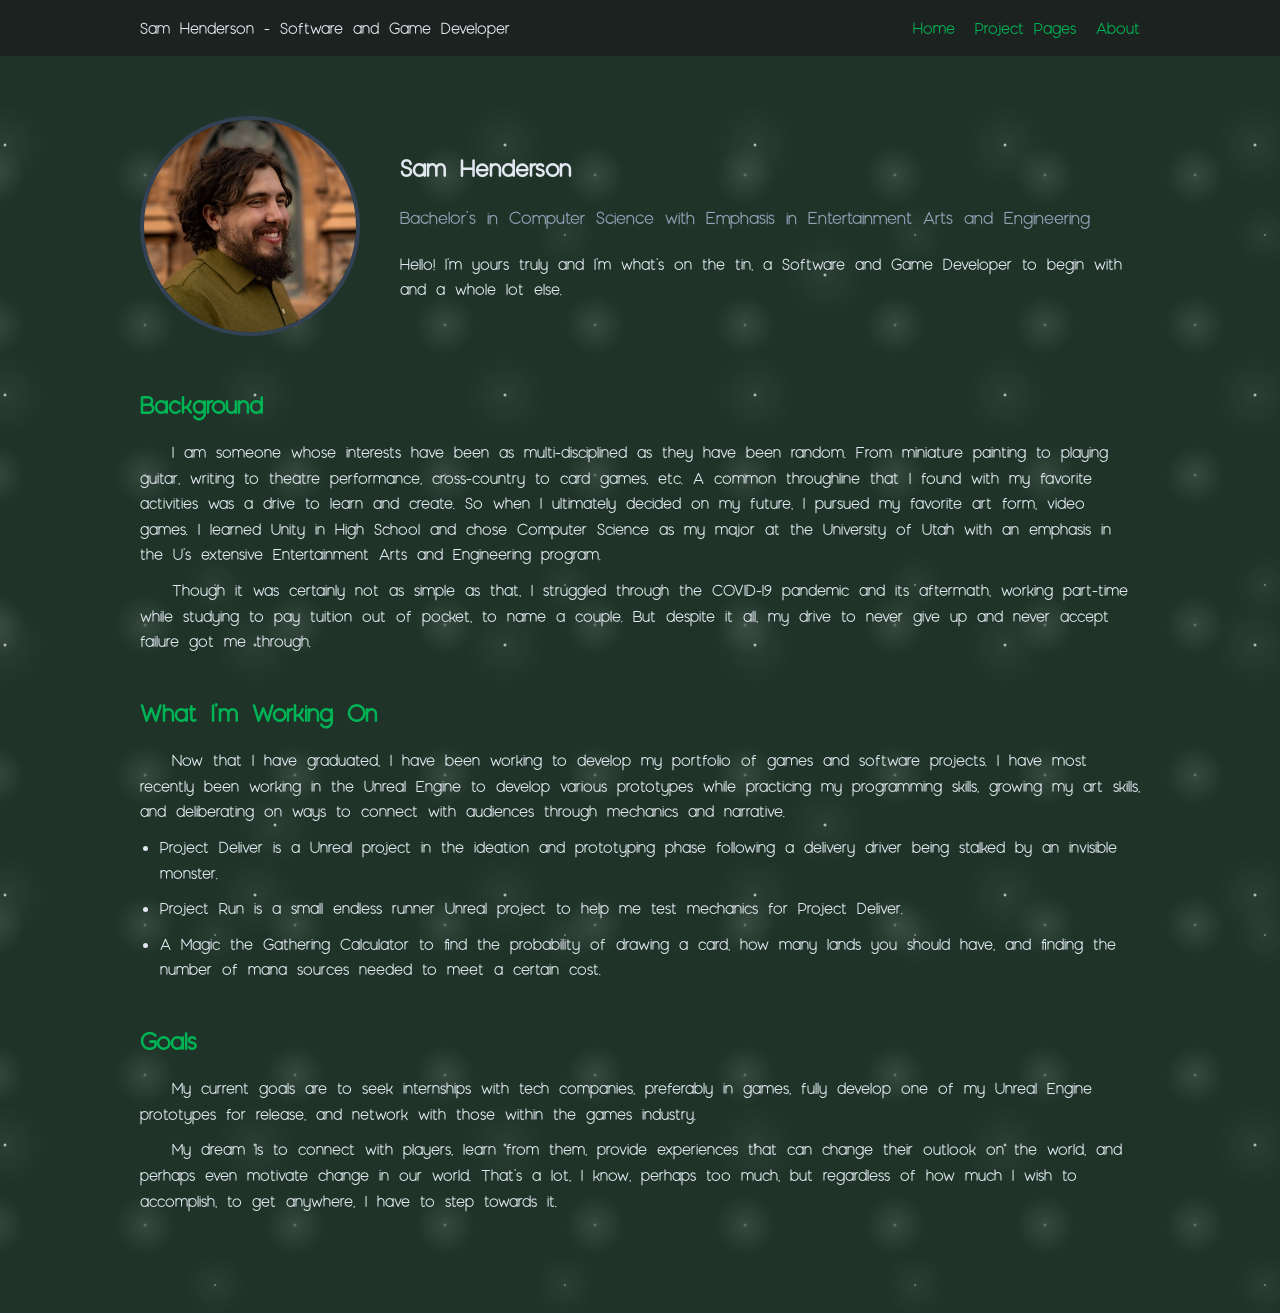
==== about.html @ 2660a86b "initial commit Moving files from my private folder to a public folder." ====
<!DOCTYPE html>
<html lang="en">
<head>
  <meta charset="UTF-8" />
  <meta name="viewport" content="width=device-width, initial-scale=1.0"/>
  <title>Sam Henderson | About</title>
  <link rel="stylesheet" href="styles/global.css">
  <link rel="stylesheet" href="styles/about.css">
</head>

<body>

  <!-- ===== Navbar ===== -->
  <nav>
    <div class="container">
      <p>Sam Henderson - Software and Game Developer</p>
      <ul>
        <li><a href="index.html">Home</a></li>
        <li><a href="#projects">Project Pages</a></li>
        <li><a href="about.html">About</a></li>
      </ul>
    </div>
  </nav>

<section id="about">
  <div class="container">

    <div class="about-header">
      <img src="media/SamProfilePicture.jpg" alt="Profile Picture" class="profile-image">

      <div class="about-intro">
        <h1>Sam Henderson</h1>

        <p class="subtitle">
          Bachelor's in Computer Science with Emphasis in Entertainment Arts and Engineering
        </p>

        <p>
          Hello! I'm yours truly and I'm what's on the tin, a Software and Game Developer to begin with and a whole lot else.
        </p>
      </div>
    </div>

    <div class="about-section">
      <h2>Background</h2>

      <p class="indented-p">
        I am someone whose interests have been as multi-disciplined as they have been random. From miniature painting to playing guitar, writing to theatre performance, cross-country to card games, etc. A common throughline that I found with my favorite activities was a drive to learn and create. So when I ultimately decided on my future, I pursued my favorite art form, video games. I learned Unity in High School and chose Computer Science as my major at the University of Utah with an emphasis in the U’s extensive Entertainment Arts and Engineering program.  
      </p>
      <p class="indented-p">
        Though it was certainly not as simple as that, I struggled through the COVID-19 pandemic and its aftermath, working part-time while studying to pay tuition out of pocket, to name a couple. But despite it all, my drive to never give up and never accept failure got me through. 
      </p>
    </div>

    <div class="about-section">
      <h2>What I’m Working On</h2>
      <p class="indented-p">
        Now that I have graduated, I have been working to develop my portfolio of games and software projects. I have most recently been working in the Unreal Engine to develop various prototypes while practicing my programming skills, growing my art skills, and deliberating on ways to connect with audiences through mechanics and narrative.
      </p>
      <ul>
        <li>Project Deliver is a Unreal project in the ideation and prototyping phase following a delivery driver being stalked by an invisible monster.</li>
        <li>Project Run is a small endless runner Unreal project to help me test mechanics for Project Deliver.</li>
        <li>A Magic the Gathering Calculator to find the probability of drawing a card, how many lands you should have, and finding the number of mana sources needed to meet a certain cost.</li>
      </ul>
    </div>

    <div class="about-section">
      <h2>Goals</h2>
      <p class="indented-p">
      My current goals are to seek internships with tech companies, preferably in games, fully develop one of my Unreal Engine prototypes for release, and network with those within the games industry.      
      </p>
      <p class="indented-p">
        My dream is to connect with players, learn from them, provide experiences that can change their outlook on the world, and perhaps even motivate change in our world. That’s a lot, I know, perhaps too much, but regardless of how much I wish to accomplish, to get anywhere, I have to step towards it.
      </p>
    </div>

  </div>
</section>
---- styles/global.css ----
@font-face {
    font-family: moonFont;
    src: url(Moon2.0-Regular.otf);
}

/* ===== Reset ===== */
* {
        margin: 0;
        padding: 0;
        box-sizing: border-box;
        font-family: moonFont
    }

    body {
        line-height: 1.6;
        background: #1F3328;
        background-image:
        radial-gradient(white, rgba(255,255,255,.05) 2px, transparent 40px),
        radial-gradient(white, rgba(255,255,255,.05) 1px, transparent 30px),
        radial-gradient(white, rgba(255,255,255,.05) 2px, transparent 40px),
        radial-gradient(rgba(255,255,255,.4), rgba(255,255,255,.1) 2px, transparent 30px);
        background-size: 550px 550px, 350px 350px, 250px 250px, 150px 150px;
        background-position: 0 0, 40px 60px, 130px 270px, 70px 100px;
                color: #e2e8f0;
    }

    a {
        color: #00B355;
        text-decoration: none;
    }

    /* ===== Layout ===== */
    .container {
        width: 100%;
        max-width: 1000px;
        margin: auto;
    }

    section {
        padding: 60px 0;
    }

    h1, h2, h3 {
        margin-bottom: 15px;
    }

    /* ===== Navbar ===== */
    nav {
        background: #1c221f;
        padding: 15px 0;
        position: sticky;
        top: 0;
    }

    nav .container {
        display: flex;
        justify-content: space-between;
        align-items: center;
    }

    nav ul {
        list-style: none;
        display: flex;
        gap: 20px;
    }

    /* ===== Hero ===== */
    #hero {
        text-align: center;
        padding: 100px 0;
    }

    #hero h1 {
        font-size: 2.5rem;
    }

    #hero p {
        margin-top: 10px;
        font-size: 1.2rem;
        color: #94a3b8;
    }

    /* ===== Contact ===== */
    form {
        display: flex;
        flex-direction: column;
        gap: 10px;
    }

    input, textarea {
        padding: 10px;
        border: none;
        border-radius: 5px;
    }

    button {
        padding: 10px;
        border: none;
        background: #00B355;
        color: black;
        font-weight: bold;
        cursor: pointer;
    }

    button:hover {
        background: #00B355;
    }

    /* ===== Footer ===== */
    footer {
        text-align: center;
        padding: 20px 0;
        background: #1c221f;
        margin-top: 40px;
        font-size: 0.9rem;
        color: #64748b;
    }
---- styles/about.css ----
/* ===== About ===== */
    .about-header {
        display: flex;
        flex-wrap: wrap;
        align-items: center;
        gap: 40px;

        margin-bottom: 50px;
    }

    .profile-image {
        width: 220px;
        height: 220px;

        border-radius: 50%;

        object-fit: cover;

        border: 4px solid #334155;
    }

    .about-intro {
        flex: 1;
        min-width: 300px;
    }

    .subtitle {
        color: #94a3b8;
        margin-bottom: 20px;
        font-size: 1.1rem;
    }

    .about-section {
        margin-bottom: 40px;
    }

    .about-section h2 {
        margin-bottom: 15px;
        color: #00B355;
    }

    .about-section ul {
        padding-left: 20px;
    }

    .about-section li {
        margin-bottom: 10px;
    }

    .indented-p {
        text-indent: 2em; 
        margin-bottom: 10px;
    }
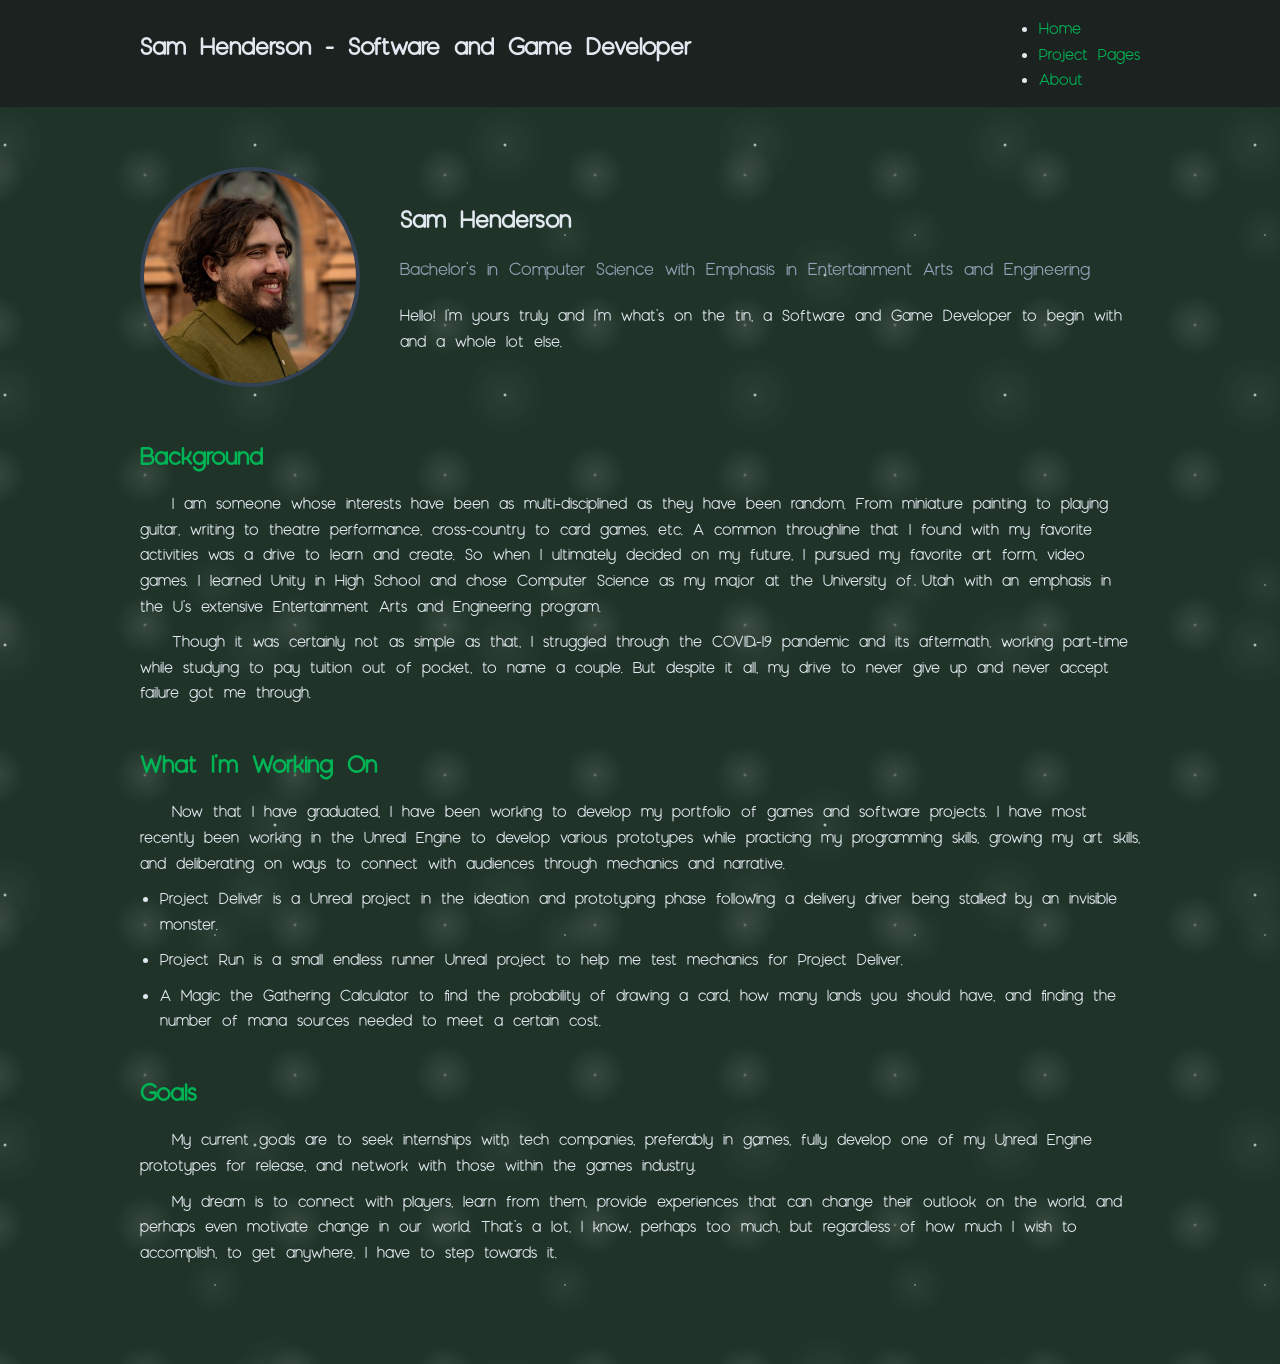
==== commit 8ead8255: "Nav bar tweak Nav bar now is a bulleted list rather than a straight line of options" ====
--- a/about.html
+++ b/about.html
@@ -13,7 +13,7 @@
   <!-- ===== Navbar ===== -->
   <nav>
     <div class="container">
-      <p>Sam Henderson - Software and Game Developer</p>
+      <h2>Sam Henderson - Software and Game Developer</h2>
       <ul>
         <li><a href="index.html">Home</a></li>
         <li><a href="#projects">Project Pages</a></li>
--- a/styles/global.css
+++ b/styles/global.css
@@ -1,6 +1,12 @@
 @font-face {
     font-family: moonFont;
     src: url(Moon2.0-Regular.otf);
+}
+
+/* ===== Mobile ===== */
+
+@media (max-width: 768px) {
+
 }
 
 /* ===== Reset ===== */
@@ -44,7 +50,7 @@
         margin-bottom: 15px;
     }
 
-    /* ===== Navbar ===== */
+    /* ===== Navigation ===== */
     nav {
         background: #1c221f;
         padding: 15px 0;
@@ -56,12 +62,82 @@
         display: flex;
         justify-content: space-between;
         align-items: center;
+        position: relative;
     }
 
-    nav ul {
-        list-style: none;
+    .menu-button {
+        background: none;
+        transition: transform 0.2s ease;
+    }
+
+    .menu-button:hover {
+        transform: scale(1.1);
+    }
+
+    .dropdown-menu {
+    position: absolute;
+
+    top: 70px;
+    right: 0;
+
+    background: #1e293b;
+
+    border-radius: 12px;
+
+    min-width: 220px;
+
+    overflow: hidden;
+
+    display: none;
+
+    flex-direction: column;
+
+    box-shadow:
+        0 10px 25px rgba(0,0,0,0.35);
+    }
+
+    .dropdown-menu {
+    position: absolute;
+
+    top: 70px;
+    right: 0;
+
+    background: #1e293b;
+
+    border-radius: 12px;
+
+    min-width: 220px;
+
+    overflow: hidden;
+
+    display: none;
+
+    flex-direction: column;
+
+    box-shadow:
+        0 10px 25px rgba(0,0,0,0.35);
+    }
+
+    .dropdown-menu.show {
         display: flex;
-        gap: 20px;
+    }
+
+    /* Links */
+
+    .dropdown-menu a {
+        padding: 16px 20px;
+
+        color: white;
+
+        transition:
+            background 0.2s ease,
+            padding-left 0.2s ease;
+    }
+
+    .dropdown-menu a:hover {
+        background: #334155;
+
+        padding-left: 28px;
     }
 
     /* ===== Hero ===== */
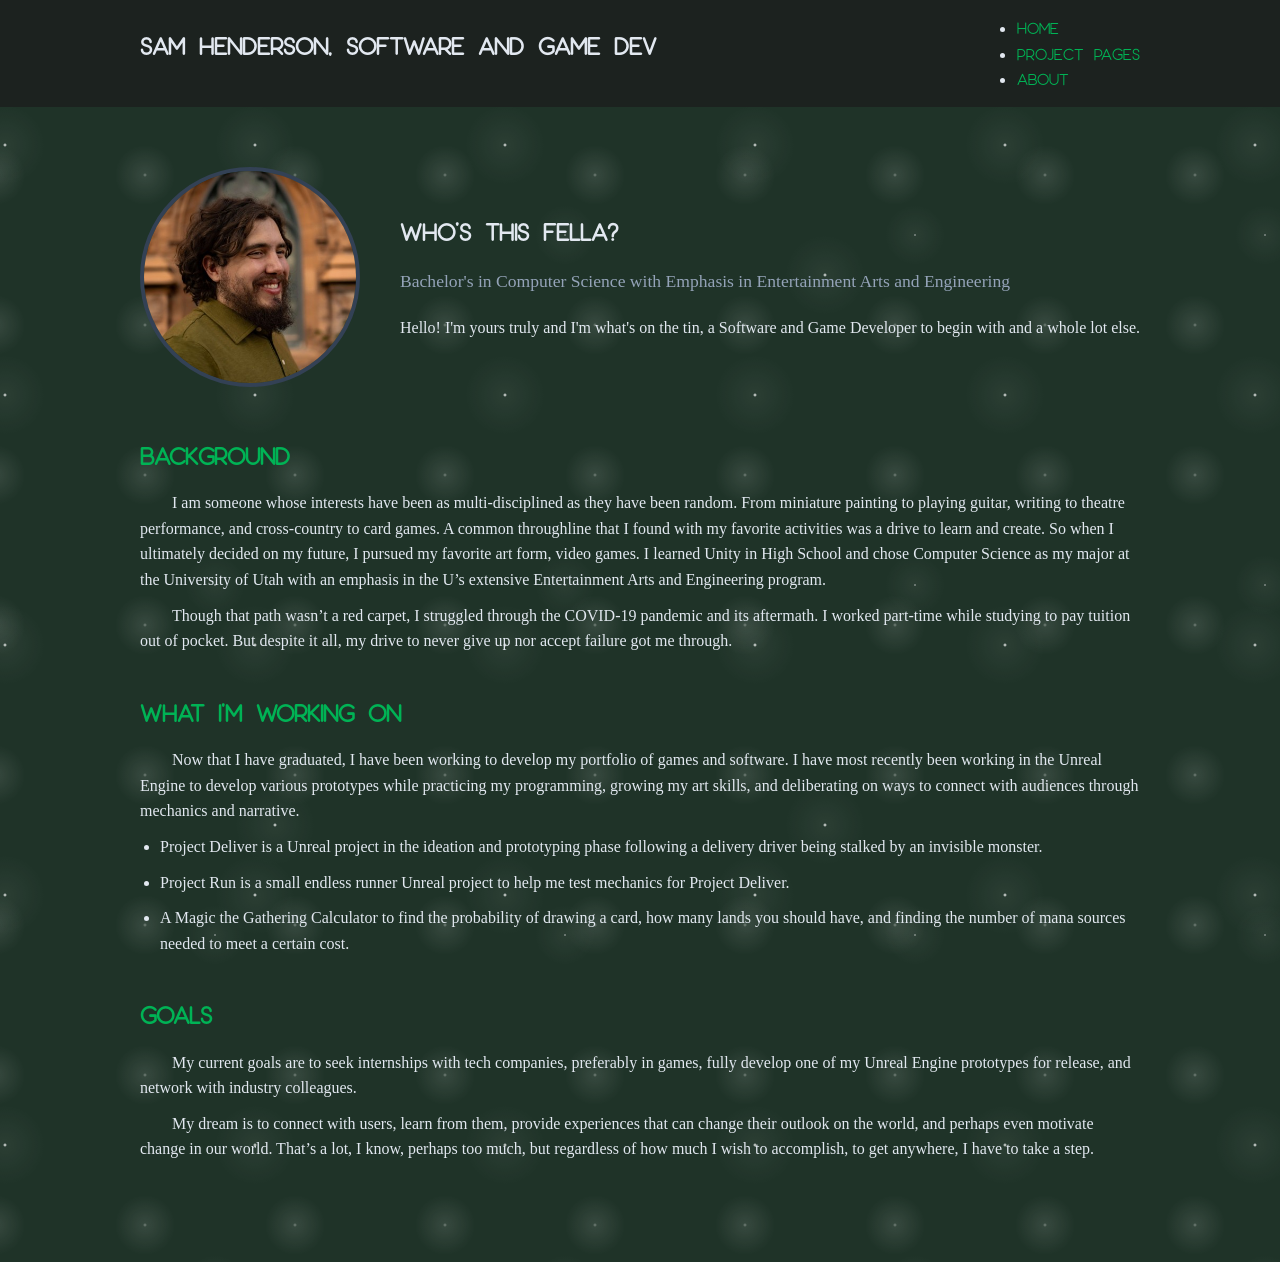
==== commit 55d50ee1: "Fonts and Mobile Playing around with fonts and attempting to make the website work better on mobile." ====
--- a/about.html
+++ b/about.html
@@ -13,11 +13,11 @@
   <!-- ===== Navbar ===== -->
   <nav>
     <div class="container">
-      <h2>Sam Henderson - Software and Game Developer</h2>
+      <h2>SAM HENDERSON, SOFTWARE AND GAME DEV</h2>
       <ul>
-        <li><a href="index.html">Home</a></li>
-        <li><a href="#projects">Project Pages</a></li>
-        <li><a href="about.html">About</a></li>
+        <li><a href="index.html">HOME</a></li>
+        <li><a href="#projects">PROJECT PAGES</a></li>
+        <li><a href="about.html">ABOUT</a></li>
       </ul>
     </div>
   </nav>
@@ -29,48 +29,48 @@
       <img src="media/SamProfilePicture.jpg" alt="Profile Picture" class="profile-image">
 
       <div class="about-intro">
-        <h1>Sam Henderson</h1>
+        <h1>WHO'S THIS FELLA?</h1>
 
         <p class="subtitle">
           Bachelor's in Computer Science with Emphasis in Entertainment Arts and Engineering
         </p>
 
-        <p>
+        <p style="font-family:verdana">
           Hello! I'm yours truly and I'm what's on the tin, a Software and Game Developer to begin with and a whole lot else.
         </p>
       </div>
     </div>
 
     <div class="about-section">
-      <h2>Background</h2>
+      <h2>BACKGROUND</h2>
 
       <p class="indented-p">
-        I am someone whose interests have been as multi-disciplined as they have been random. From miniature painting to playing guitar, writing to theatre performance, cross-country to card games, etc. A common throughline that I found with my favorite activities was a drive to learn and create. So when I ultimately decided on my future, I pursued my favorite art form, video games. I learned Unity in High School and chose Computer Science as my major at the University of Utah with an emphasis in the U’s extensive Entertainment Arts and Engineering program.  
+        I am someone whose interests have been as multi-disciplined as they have been random. From miniature painting to playing guitar, writing to theatre performance, and cross-country to card games. A common throughline that I found with my favorite activities was a drive to learn and create. So when I ultimately decided on my future, I pursued my favorite art form, video games. I learned Unity in High School and chose Computer Science as my major at the University of Utah with an emphasis in the U’s extensive Entertainment Arts and Engineering program.      
       </p>
       <p class="indented-p">
-        Though it was certainly not as simple as that, I struggled through the COVID-19 pandemic and its aftermath, working part-time while studying to pay tuition out of pocket, to name a couple. But despite it all, my drive to never give up and never accept failure got me through. 
+        Though that path wasn’t a red carpet, I struggled through the COVID-19 pandemic and its aftermath. I worked part-time while studying to pay tuition out of pocket. But despite it all, my drive to never give up nor accept failure got me through.
       </p>
     </div>
 
-    <div class="about-section">
-      <h2>What I’m Working On</h2>
+    <div class="about-section" >
+      <h2>WHAT I'M WORKING ON</h2>
       <p class="indented-p">
-        Now that I have graduated, I have been working to develop my portfolio of games and software projects. I have most recently been working in the Unreal Engine to develop various prototypes while practicing my programming skills, growing my art skills, and deliberating on ways to connect with audiences through mechanics and narrative.
+        Now that I have graduated, I have been working to develop my portfolio of games and software. I have most recently been working in the Unreal Engine to develop various prototypes while practicing my programming, growing my art skills, and deliberating on ways to connect with audiences through mechanics and narrative.
       </p>
       <ul>
-        <li>Project Deliver is a Unreal project in the ideation and prototyping phase following a delivery driver being stalked by an invisible monster.</li>
-        <li>Project Run is a small endless runner Unreal project to help me test mechanics for Project Deliver.</li>
-        <li>A Magic the Gathering Calculator to find the probability of drawing a card, how many lands you should have, and finding the number of mana sources needed to meet a certain cost.</li>
+        <li style="font-family:verdana">Project Deliver is a Unreal project in the ideation and prototyping phase following a delivery driver being stalked by an invisible monster.</li>
+        <li style="font-family:verdana">Project Run is a small endless runner Unreal project to help me test mechanics for Project Deliver.</li>
+        <li style="font-family:verdana">A Magic the Gathering Calculator to find the probability of drawing a card, how many lands you should have, and finding the number of mana sources needed to meet a certain cost.</li>
       </ul>
     </div>
 
     <div class="about-section">
-      <h2>Goals</h2>
+      <h2>GOALS</h2>
       <p class="indented-p">
-      My current goals are to seek internships with tech companies, preferably in games, fully develop one of my Unreal Engine prototypes for release, and network with those within the games industry.      
+        My current goals are to seek internships with tech companies, preferably in games, fully develop one of my Unreal Engine prototypes for release, and network with industry colleagues.
       </p>
       <p class="indented-p">
-        My dream is to connect with players, learn from them, provide experiences that can change their outlook on the world, and perhaps even motivate change in our world. That’s a lot, I know, perhaps too much, but regardless of how much I wish to accomplish, to get anywhere, I have to step towards it.
+        My dream is to connect with users, learn from them, provide experiences that can change their outlook on the world, and perhaps even motivate change in our world. That’s a lot, I know, perhaps too much, but regardless of how much I wish to accomplish, to get anywhere, I have to take a step.
       </p>
     </div>
 
--- a/styles/global.css
+++ b/styles/global.css
@@ -15,6 +15,10 @@
         padding: 0;
         box-sizing: border-box;
         font-family: moonFont
+    }
+
+    html {
+        overflow-x: hidden;
     }
 
     body {
@@ -28,6 +32,8 @@
         background-size: 550px 550px, 350px 350px, 250px 250px, 150px 150px;
         background-position: 0 0, 40px 60px, 130px 270px, 70px 100px;
                 color: #e2e8f0;
+        
+        overflow-x: hidden;
     }
 
     a {
@@ -47,7 +53,12 @@
     }
 
     h1, h2, h3 {
+        text-transform: uppercase;
         margin-bottom: 15px;
+    }
+
+    p {
+        font-family: verdana;
     }
 
     /* ===== Navigation ===== */
@@ -190,4 +201,101 @@
         margin-top: 40px;
         font-size: 0.9rem;
         color: #64748b;
-    }+    }
+
+    img {
+        width: 100%;
+    }
+
+    /* MOBILE RESPONSIVE STYLES */
+
+@media (max-width: 768px) {
+
+
+    .container {
+        width: 92%;
+
+        padding-left: 10px;
+        padding-right: 10px;
+    }
+
+    section {
+        padding: 40px 0;
+    }
+
+
+    h1 {
+        font-size: 2rem;
+    }
+
+    h2 {
+        font-size: 1.6rem;
+    }
+
+    h3 {
+        font-size: 1.2rem;
+    }
+
+    p {
+        font-size: 0.95rem;
+    }
+
+
+    nav {
+        padding: 12px 0;
+    }
+
+    .menu-button {
+        font-size: 1.8rem;
+    }
+
+    .dropdown-menu {
+        width: 100%;
+
+        left: 0;
+        right: 0;
+
+        top: 65px;
+
+        border-radius: 0;
+    }
+
+    .dropdown-menu a {
+        padding: 18px 24px;
+
+        font-size: 1.1rem;
+    }
+
+    #hero {
+        padding: 60px 0;
+    }
+
+    #hero h1 {
+        font-size: 2.2rem;
+    }
+
+    #hero p {
+        font-size: 1rem;
+    }
+
+    input,
+    textarea,
+    button {
+        font-size: 1rem;
+    }
+
+    button {
+        padding: 14px;
+    }
+
+    footer {
+        font-size: 0.8rem;
+    }
+
+    img,
+    video,
+    iframe {
+        max-width: 100%;
+        height: auto;
+    }
+}
--- a/styles/about.css
+++ b/styles/about.css
@@ -50,4 +50,39 @@
     .indented-p {
         text-indent: 2em; 
         margin-bottom: 10px;
-    }+    }
+
+    /*  MOBILE ABOUT PAGE */
+
+@media (max-width: 768px) {
+
+    .about-header {
+        flex-direction: column;
+
+        text-align: center;
+
+        gap: 24px;
+    }
+
+    .profile-image {
+        width: 180px;
+        height: 180px;
+    }
+
+    .about-intro {
+        min-width: unset;
+    }
+
+    .subtitle {
+        font-size: 1rem;
+    }
+
+    .about-section {
+        margin-bottom: 30px;
+    }
+
+    .indented-p {
+        text-indent: 1em;
+    }
+
+}
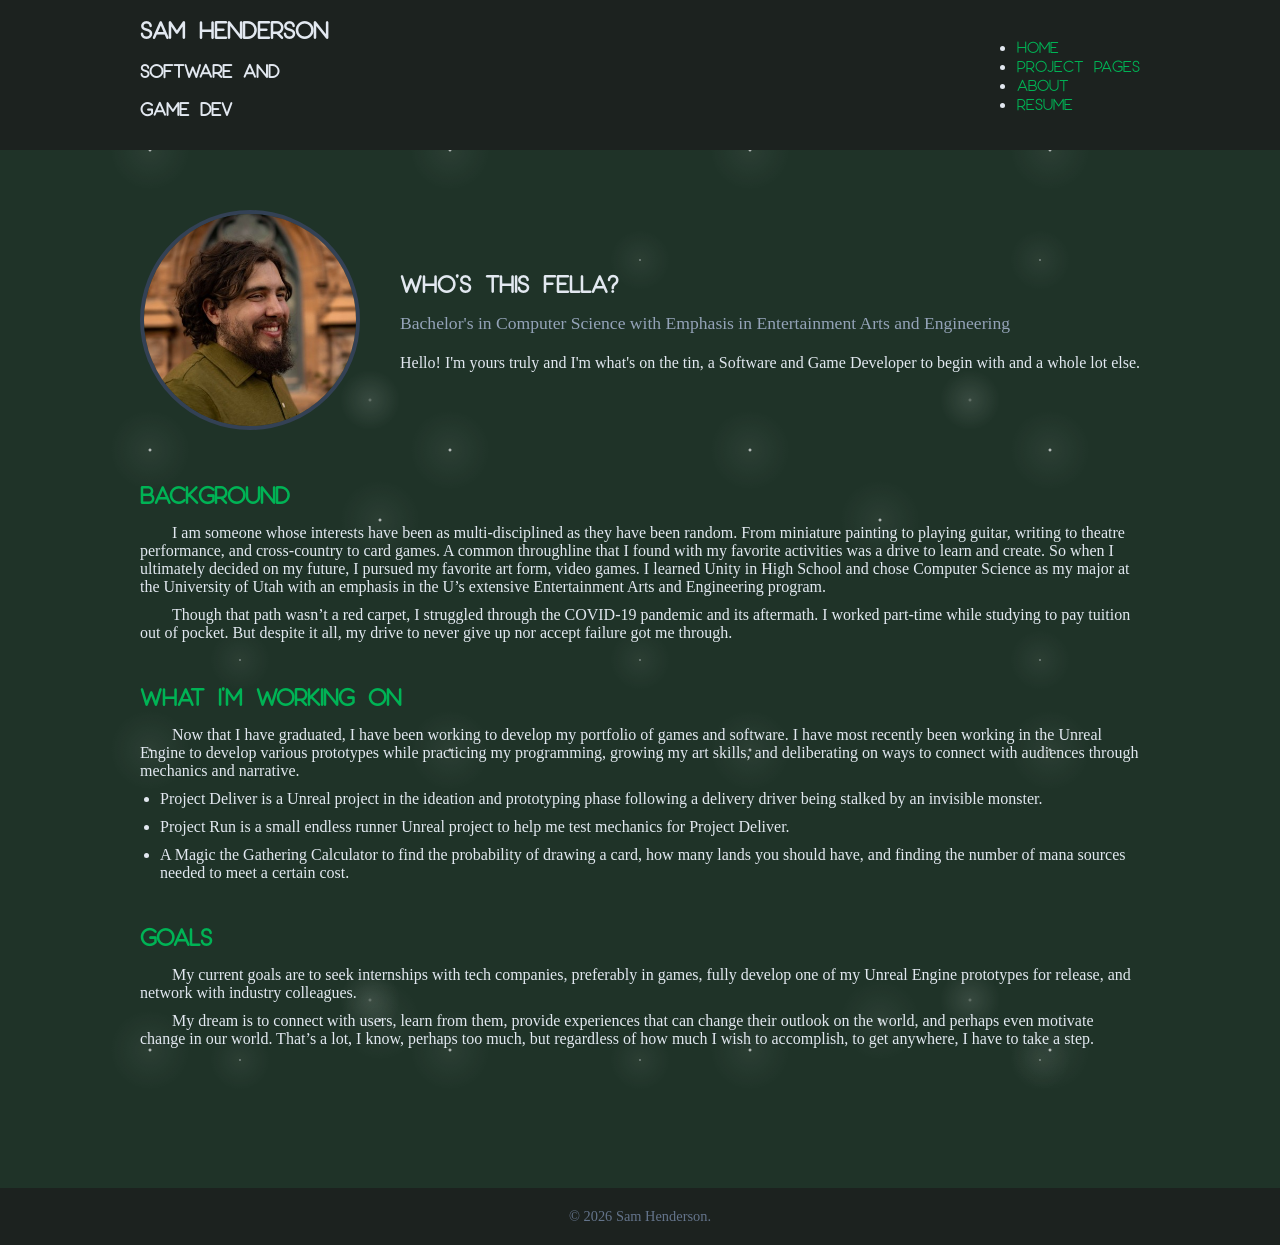
==== commit baf6e7af: "Added Resume Resume page has been added and I've begun work on the Project pages" ====
--- a/about.html
+++ b/about.html
@@ -10,14 +10,18 @@
 
 <body>
 
-  <!-- ===== Navbar ===== -->
-  <nav>
+ <nav>
     <div class="container">
-      <h2>SAM HENDERSON, SOFTWARE AND GAME DEV</h2>
+      <div>
+        <h2>SAM HENDERSON</h2>
+        <h3>SOFTWARE AND</h3>
+        <h3>GAME DEV</h3>
+      </div>
       <ul>
         <li><a href="index.html">HOME</a></li>
         <li><a href="#projects">PROJECT PAGES</a></li>
         <li><a href="about.html">ABOUT</a></li>
+        <li><a href="resume.html">RESUME</a></li>
       </ul>
     </div>
   </nav>
@@ -75,4 +79,12 @@
     </div>
 
   </div>
-</section>+</section>
+
+  <!-- ===== Footer ===== -->
+  <footer>
+    <p>© 2026 Sam Henderson.</p>
+  </footer>
+
+</body>
+</html>
--- a/styles/global.css
+++ b/styles/global.css
@@ -22,18 +22,31 @@
     }
 
     body {
-        line-height: 1.6;
-        background: #1F3328;
+        background-color: #1F3328;
+
         background-image:
-        radial-gradient(white, rgba(255,255,255,.05) 2px, transparent 40px),
-        radial-gradient(white, rgba(255,255,255,.05) 1px, transparent 30px),
-        radial-gradient(white, rgba(255,255,255,.05) 2px, transparent 40px),
-        radial-gradient(rgba(255,255,255,.4), rgba(255,255,255,.1) 2px, transparent 30px);
-        background-size: 550px 550px, 350px 350px, 250px 250px, 150px 150px;
-        background-position: 0 0, 40px 60px, 130px 270px, 70px 100px;
-                color: #e2e8f0;
-        
-        overflow-x: hidden;
+            radial-gradient(white, rgba(255,255,255,.05) 2px, transparent 40px), 
+            radial-gradient(white, rgba(255,255,255,.05) 1px, transparent 30px), 
+            radial-gradient(white, rgba(255,255,255,.05) 2px, transparent 40px), 
+            radial-gradient(rgba(255,255,255,.4), rgba(255,255,255,.1) 2px, transparent 30px);
+
+        background-size:
+            300px 300px,
+            400px 400px,
+            500px 500px,
+            600px 600px,
+            700px 700px,
+            800px 800px;
+
+        background-position:
+            0 0,
+            40px 60px,
+            130px 270px,
+            70px 100px,
+            200px 50px,
+            300px 120px;
+
+        color: #e2e8f0;
     }
 
     a {
@@ -67,6 +80,8 @@
         padding: 15px 0;
         position: sticky;
         top: 0;
+        z-index: 1000;
+
     }
 
     nav .container {
